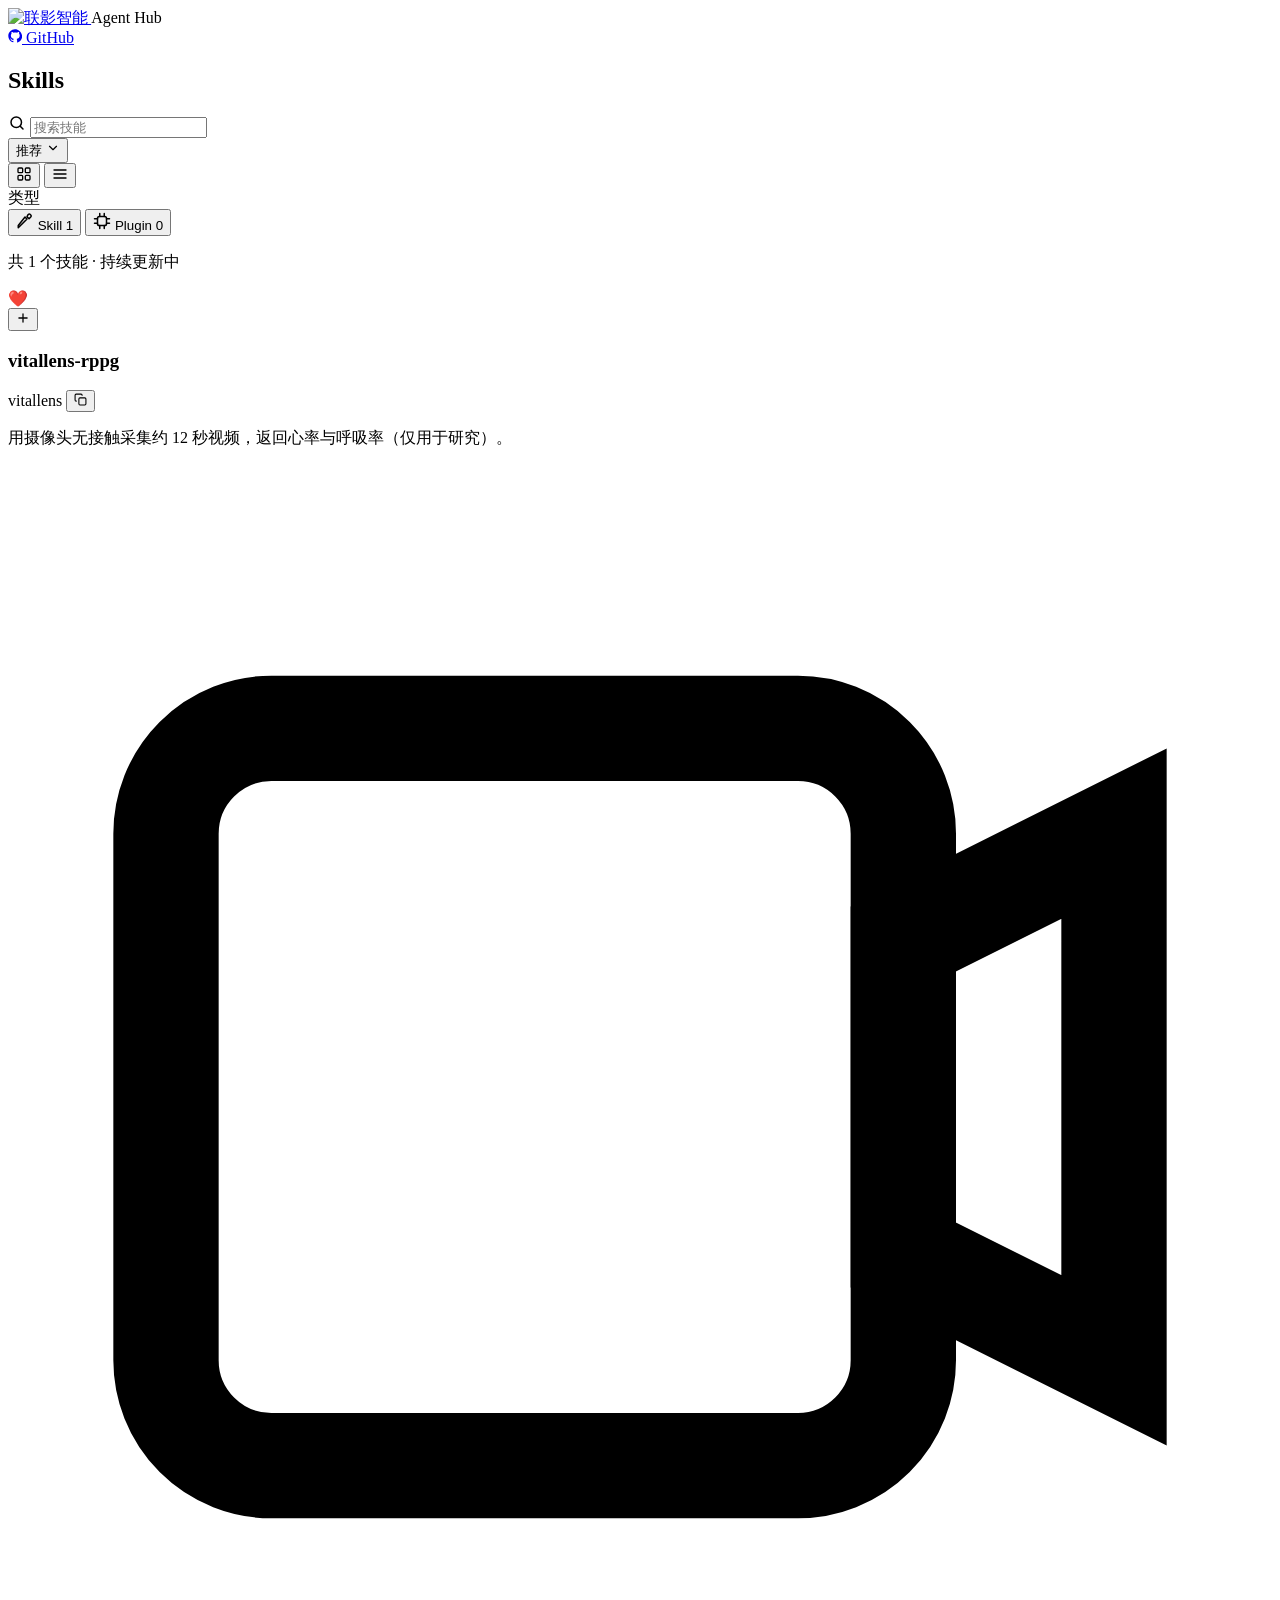
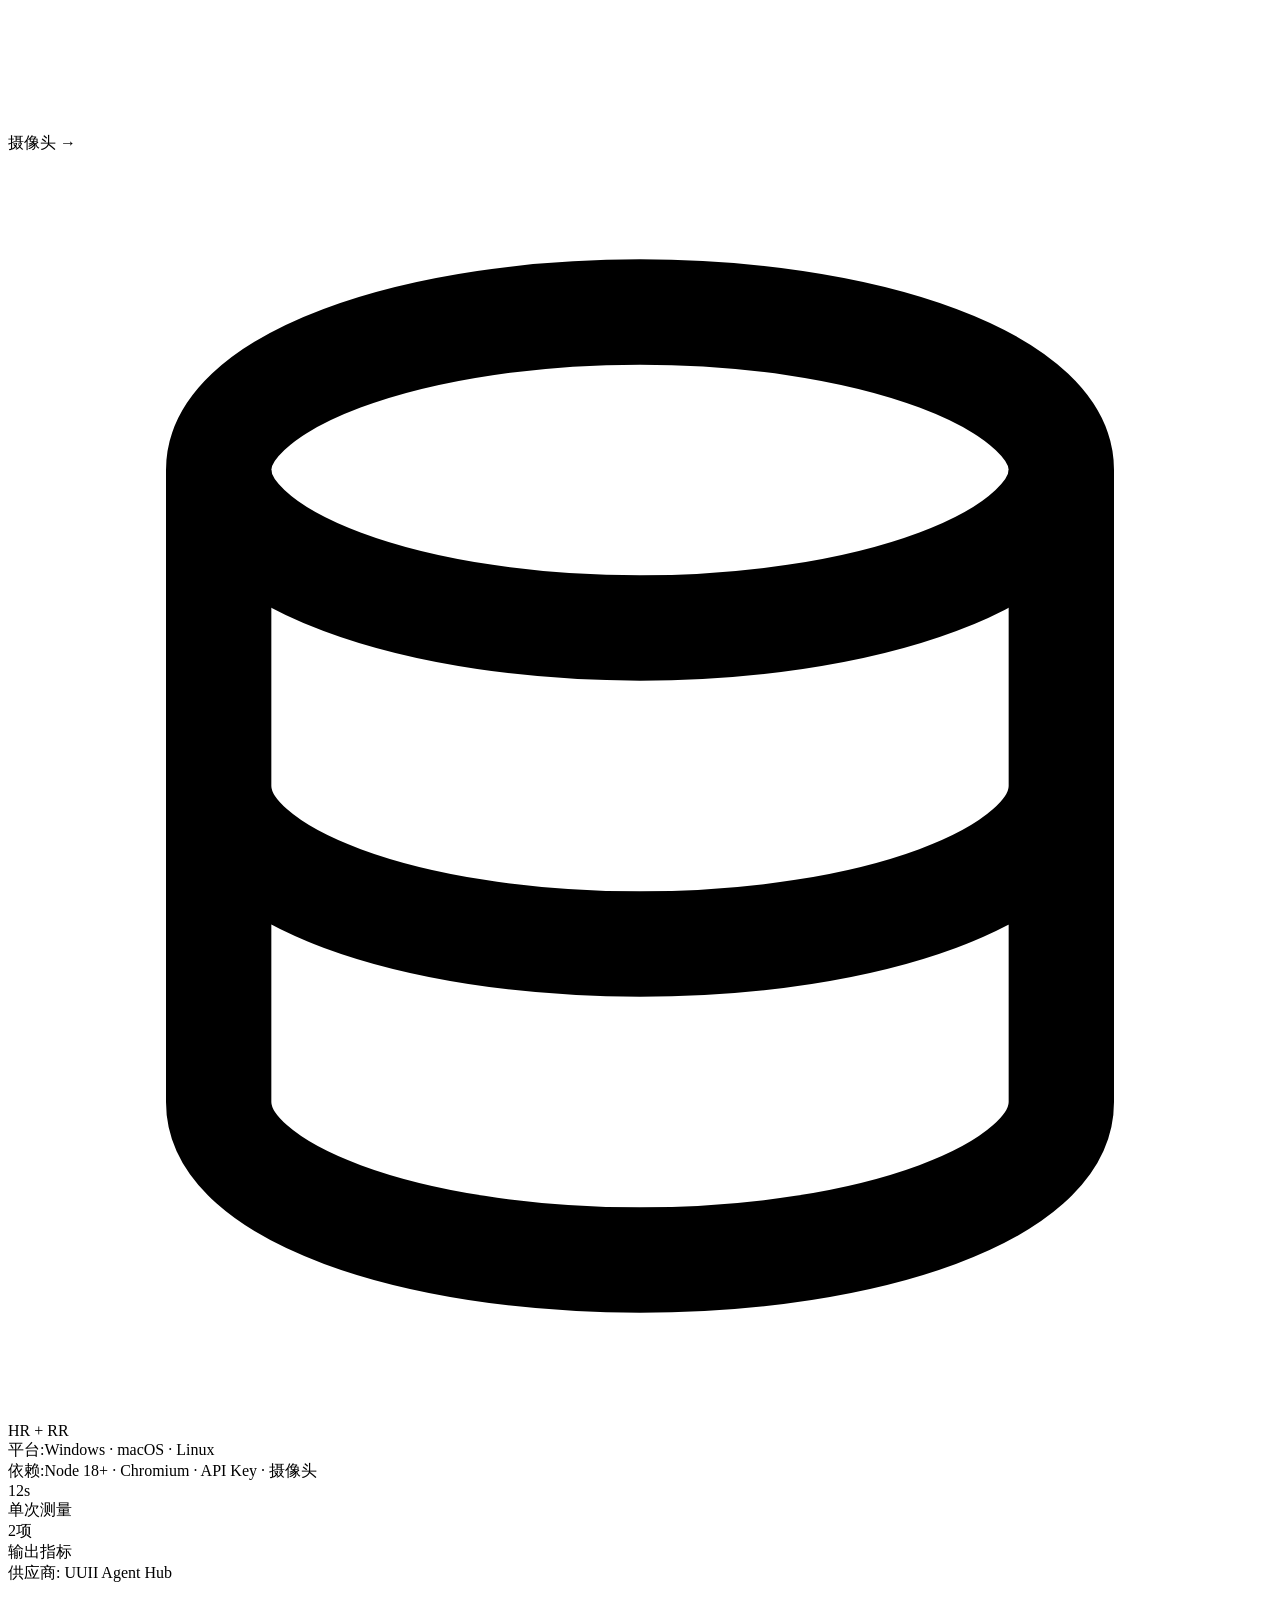
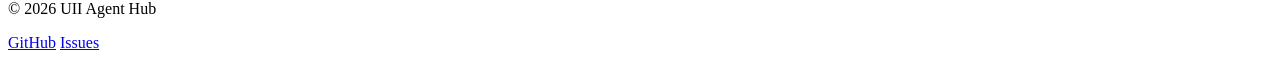
==== index.html @ 5ddb60e3 "ci: add GitHub Pages deploy workflow; rename repo refs to uii-agent-hub" ====
<!DOCTYPE html>
<html lang="zh-CN">
<head>
  <meta charset="UTF-8" />
  <meta name="viewport" content="width=device-width, initial-scale=1.0" />
  <title>联影智能 Agent Hub</title>
  <meta name="description" content="联影智能 Agent Hub — 把影像 AI 能力变成院内智能体可以直接调用的标准化外部服务。" />
  <link rel="icon" type="image/svg+xml" href="assets/favicon.svg" />

  <link rel="preconnect" href="https://fonts.googleapis.com" />
  <link rel="preconnect" href="https://fonts.gstatic.com" crossorigin />
  <link
    href="https://fonts.googleapis.com/css2?family=Inter:wght@400;500;600;700&family=Space+Grotesk:wght@500;600;700&family=JetBrains+Mono:wght@400;500&display=swap"
    rel="stylesheet"
  />

  <link rel="stylesheet" href="styles.css?v=7" />
</head>
<body>
  <header class="site-header" id="siteHeader">
    <div class="container header-inner">
      <div class="header-left">
        <a href="#" class="logo" aria-label="联影智能 Agent Hub">
          <img src="assets/uii-logo.png" class="logo-img" alt="联影智能" />
        </a>
        <span class="header-divider" aria-hidden="true"></span>
        <span class="header-brand">Agent Hub</span>
      </div>

      <a class="github-btn" href="https://github.com/ruanrrn/uii-agent-hub" target="_blank" rel="noopener noreferrer">
        <svg viewBox="0 0 24 24" width="14" height="14" fill="currentColor" aria-hidden="true">
          <path d="M12 .5C5.7.5.5 5.7.5 12c0 5.1 3.3 9.4 7.9 10.9.6.1.8-.2.8-.6v-2c-3.2.7-3.9-1.5-3.9-1.5-.5-1.3-1.3-1.7-1.3-1.7-1-.7.1-.7.1-.7 1.2.1 1.8 1.2 1.8 1.2 1 1.8 2.8 1.3 3.5 1 .1-.8.4-1.3.8-1.6-2.6-.3-5.3-1.3-5.3-5.7 0-1.3.5-2.3 1.2-3.1-.1-.3-.5-1.5.1-3.1 0 0 1-.3 3.3 1.2.9-.3 2-.4 3-.4s2.1.1 3 .4c2.3-1.5 3.3-1.2 3.3-1.2.6 1.6.2 2.8.1 3.1.8.8 1.2 1.9 1.2 3.1 0 4.4-2.7 5.4-5.3 5.7.4.4.8 1.1.8 2.2v3.3c0 .3.2.7.8.6 4.6-1.5 7.9-5.8 7.9-10.9C23.5 5.7 18.3.5 12 .5z" />
        </svg>
        <span>GitHub</span>
      </a>
    </div>
  </header>

  <main>
    <section class="skills-section" id="skills">
      <div class="container">
        <div class="section-head">
          <h2 class="section-title-large" id="sectionTitle">Skills</h2>
          <div class="section-toolbar">
            <div class="search-wrap">
              <svg class="search-icon" viewBox="0 0 24 24" width="18" height="18" fill="none" stroke="currentColor" stroke-width="2" aria-hidden="true">
                <circle cx="11" cy="11" r="7" />
                <line x1="20" y1="20" x2="16.65" y2="16.65" stroke-linecap="round" />
              </svg>
              <input
                type="search"
                class="search-input"
                id="search"
                placeholder="搜索技能"
                aria-label="搜索技能"
              />
            </div>
            <button class="sort-dropdown" type="button" aria-label="排序">
              <span>推荐</span>
              <svg viewBox="0 0 24 24" width="14" height="14" fill="none" stroke="currentColor" stroke-width="2" aria-hidden="true">
                <polyline points="6 9 12 15 18 9" stroke-linecap="round" stroke-linejoin="round" />
              </svg>
            </button>
            <div class="view-toggle" role="tablist" aria-label="视图切换">
              <button class="view-btn active" data-view="grid" role="tab" aria-selected="true" aria-label="网格视图">
                <svg viewBox="0 0 24 24" width="16" height="16" fill="none" stroke="currentColor" stroke-width="2" aria-hidden="true">
                  <rect x="3" y="3" width="7" height="7" rx="1.5" />
                  <rect x="14" y="3" width="7" height="7" rx="1.5" />
                  <rect x="3" y="14" width="7" height="7" rx="1.5" />
                  <rect x="14" y="14" width="7" height="7" rx="1.5" />
                </svg>
              </button>
              <button class="view-btn" data-view="list" role="tab" aria-selected="false" aria-label="列表视图">
                <svg viewBox="0 0 24 24" width="16" height="16" fill="none" stroke="currentColor" stroke-width="2" aria-hidden="true">
                  <line x1="3" y1="6" x2="21" y2="6" stroke-linecap="round" />
                  <line x1="3" y1="12" x2="21" y2="12" stroke-linecap="round" />
                  <line x1="3" y1="18" x2="21" y2="18" stroke-linecap="round" />
                </svg>
              </button>
            </div>
          </div>
        </div>

        <div class="skills-layout">
          <aside class="sidebar" aria-label="类型筛选">
            <div class="type-nav-label">类型</div>
            <nav class="type-nav" data-filter="type" role="tablist" aria-label="按类型筛选">
              <button class="type-nav-item active" data-value="skill" role="tab" aria-selected="true">
                <span class="type-nav-icon" aria-hidden="true">
                  <svg viewBox="0 0 24 24" fill="none" stroke="currentColor" stroke-width="2" width="18" height="18">
                    <path d="M14.7 6.3 17.4 9l2.3-2.3a2 2 0 0 0 0-2.8l-.6-.6a2 2 0 0 0-2.8 0Z" stroke-linecap="round" stroke-linejoin="round" />
                    <path d="M3 21 14.7 9.3l-2.7-2.7L3 18Z" stroke-linecap="round" stroke-linejoin="round" />
                  </svg>
                </span>
                <span class="type-nav-text">Skill</span>
                <span class="type-nav-count" data-count="skill">—</span>
              </button>
              <button class="type-nav-item" data-value="plugin" role="tab" aria-selected="false">
                <span class="type-nav-icon" aria-hidden="true">
                  <svg viewBox="0 0 24 24" fill="none" stroke="currentColor" stroke-width="2" width="18" height="18">
                    <path d="M9 2v4M15 2v4M9 18v4M15 18v4M2 9h4M2 15h4M18 9h4M18 15h4" stroke-linecap="round" />
                    <rect x="6" y="6" width="12" height="12" rx="2.5" />
                  </svg>
                </span>
                <span class="type-nav-text">Plugin</span>
                <span class="type-nav-count" data-count="plugin">—</span>
              </button>
            </nav>
          </aside>

          <div class="skills-main">
            <p class="results-count" id="skillCount">加载中...</p>
            <div class="skill-grid" id="skillGrid" aria-live="polite"></div>
            <div class="empty-state" id="emptyState" hidden>
              <div class="empty-emoji">🔭</div>
              <p>没有匹配的技能</p>
              <button class="btn-secondary" id="clearSearch">清除筛选</button>
            </div>
          </div>
        </div>
      </div>
    </section>

    <section class="site-footer-cta">
    </section>
  </main>

  <footer class="site-footer">
    <div class="container footer-inner">
      <p class="footer-copy">© 2026 UII Agent Hub</p>
      <div class="footer-links">
        <a href="https://github.com/ruanrrn/uii-agent-hub" target="_blank" rel="noopener noreferrer">GitHub</a>
        <a href="https://github.com/ruanrrn/uii-agent-hub/issues" target="_blank" rel="noopener noreferrer">Issues</a>
      </div>
    </div>
  </footer>

  <div class="modal-backdrop" id="modalBackdrop" role="dialog" aria-modal="true" aria-labelledby="modalTitle" hidden>
    <div class="modal" id="modal" role="document">
      <header class="modal-header">
        <div class="modal-title-group">
          <div class="modal-icon" id="modalIcon" aria-hidden="true">❤️</div>
          <div>
            <h3 class="modal-title" id="modalTitle">—</h3>
            <div class="modal-sub" id="modalSub">—</div>
          </div>
        </div>
        <button class="modal-close" id="modalClose" aria-label="关闭">
          <svg viewBox="0 0 24 24" width="18" height="18" fill="none" stroke="currentColor" stroke-width="2" aria-hidden="true">
            <line x1="6" y1="6" x2="18" y2="18" stroke-linecap="round" />
            <line x1="18" y1="6" x2="6" y2="18" stroke-linecap="round" />
          </svg>
        </button>
      </header>

      <div class="modal-body">
        <section class="modal-section">
          <p class="modal-desc" id="modalDesc">—</p>
        </section>

        <section class="modal-section">
          <div class="modal-meta-grid" id="modalMetaGrid"></div>
        </section>

        <section class="modal-section">
          <div class="modal-section-label">Quick Start</div>
          <div class="install-card">
            <div class="install-card-head">
              <span class="install-card-intro">复制下面这段话，粘贴给任一能读懂自然语言、可执行本地脚本的 AI 助手</span>
              <button class="copy-btn-light" id="modalCopyBtn" aria-label="复制安装指令">
                <svg viewBox="0 0 24 24" width="13" height="13" fill="none" stroke="currentColor" stroke-width="2" aria-hidden="true">
                  <rect x="9" y="9" width="13" height="13" rx="2" />
                  <path d="M5 15H4a2 2 0 0 1-2-2V4a2 2 0 0 1 2-2h9a2 2 0 0 1 2 2v1" />
                </svg>
                <span class="copy-label">Copy</span>
              </button>
            </div>
            <div class="install-card-body" id="modalCommand">—</div>
          </div>
        </section>

        <section class="modal-section">
          <div class="modal-links" id="modalLinks"></div>
        </section>
      </div>
    </div>
  </div>

  <script src="app.js?v=6" defer></script>
</body>
</html>
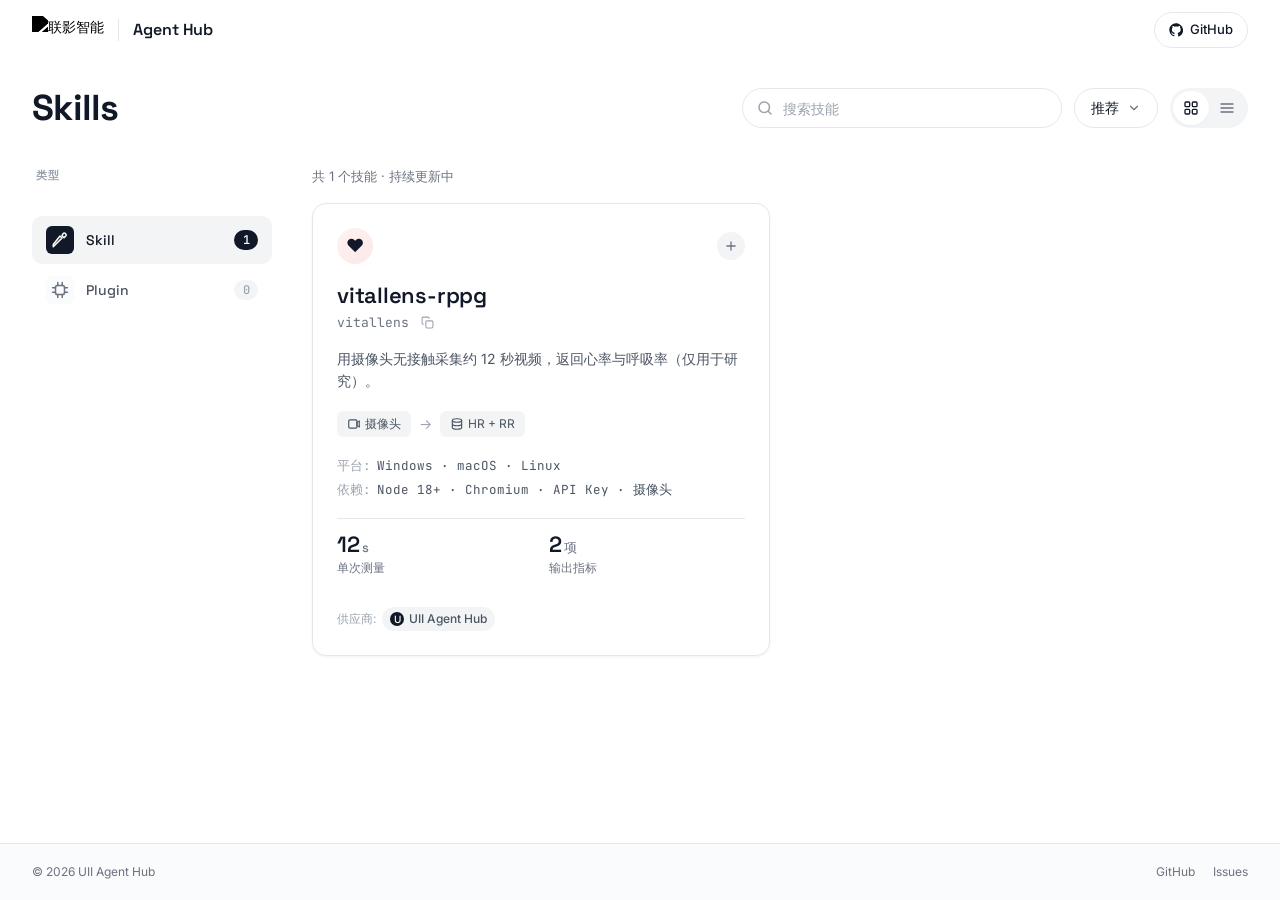
==== commit f3d7ca22: "deploy: 06543e7947a298485edabe158ba64e0b82051e09" ====
--- a/index.html
+++ b/index.html
@@ -1,191 +1,355 @@
-<!DOCTYPE html>
+<!doctype html>
 <html lang="zh-CN">
-<head>
-  <meta charset="UTF-8" />
-  <meta name="viewport" content="width=device-width, initial-scale=1.0" />
-  <title>联影智能 Agent Hub</title>
-  <meta name="description" content="联影智能 Agent Hub — 把影像 AI 能力变成院内智能体可以直接调用的标准化外部服务。" />
-  <link rel="icon" type="image/svg+xml" href="assets/favicon.svg" />
-
-  <link rel="preconnect" href="https://fonts.googleapis.com" />
-  <link rel="preconnect" href="https://fonts.gstatic.com" crossorigin />
-  <link
-    href="https://fonts.googleapis.com/css2?family=Inter:wght@400;500;600;700&family=Space+Grotesk:wght@500;600;700&family=JetBrains+Mono:wght@400;500&display=swap"
-    rel="stylesheet"
-  />
-
-  <link rel="stylesheet" href="styles.css?v=7" />
-</head>
-<body>
-  <header class="site-header" id="siteHeader">
-    <div class="container header-inner">
-      <div class="header-left">
-        <a href="#" class="logo" aria-label="联影智能 Agent Hub">
-          <img src="assets/uii-logo.png" class="logo-img" alt="联影智能" />
+  <head>
+    <meta charset="UTF-8" />
+    <meta name="viewport" content="width=device-width, initial-scale=1.0" />
+    <title>联影智能 Agent Hub</title>
+    <meta
+      name="description"
+      content="联影智能 Agent Hub — 把影像 AI 能力变成院内智能体可以直接调用的标准化外部服务。"
+    />
+    <link rel="icon" type="image/svg+xml" href="assets/favicon.svg" />
+
+    <link rel="preconnect" href="https://fonts.googleapis.com" />
+    <link rel="preconnect" href="https://fonts.gstatic.com" crossorigin />
+    <link
+      href="https://fonts.googleapis.com/css2?family=Inter:wght@400;500;600;700&family=Space+Grotesk:wght@500;600;700&family=JetBrains+Mono:wght@400;500&display=swap"
+      rel="stylesheet"
+    />
+
+    <link rel="stylesheet" href="styles.css?v=7" />
+  </head>
+  <body>
+    <header class="site-header" id="siteHeader">
+      <div class="container header-inner">
+        <div class="header-left">
+          <a href="#" class="logo" aria-label="联影智能 Agent Hub">
+            <img src="assets/uii-logo.png" class="logo-img" alt="联影智能" />
+          </a>
+          <span class="header-divider" aria-hidden="true"></span>
+          <span class="header-brand">Agent Hub</span>
+        </div>
+
+        <a
+          class="github-btn"
+          href="https://github.com/ruanrrn/uii-agent-hub"
+          target="_blank"
+          rel="noopener noreferrer"
+        >
+          <svg
+            viewBox="0 0 24 24"
+            width="14"
+            height="14"
+            fill="currentColor"
+            aria-hidden="true"
+          >
+            <path
+              d="M12 .5C5.7.5.5 5.7.5 12c0 5.1 3.3 9.4 7.9 10.9.6.1.8-.2.8-.6v-2c-3.2.7-3.9-1.5-3.9-1.5-.5-1.3-1.3-1.7-1.3-1.7-1-.7.1-.7.1-.7 1.2.1 1.8 1.2 1.8 1.2 1 1.8 2.8 1.3 3.5 1 .1-.8.4-1.3.8-1.6-2.6-.3-5.3-1.3-5.3-5.7 0-1.3.5-2.3 1.2-3.1-.1-.3-.5-1.5.1-3.1 0 0 1-.3 3.3 1.2.9-.3 2-.4 3-.4s2.1.1 3 .4c2.3-1.5 3.3-1.2 3.3-1.2.6 1.6.2 2.8.1 3.1.8.8 1.2 1.9 1.2 3.1 0 4.4-2.7 5.4-5.3 5.7.4.4.8 1.1.8 2.2v3.3c0 .3.2.7.8.6 4.6-1.5 7.9-5.8 7.9-10.9C23.5 5.7 18.3.5 12 .5z"
+            />
+          </svg>
+          <span>GitHub</span>
         </a>
-        <span class="header-divider" aria-hidden="true"></span>
-        <span class="header-brand">Agent Hub</span>
       </div>
-
-      <a class="github-btn" href="https://github.com/ruanrrn/uii-agent-hub" target="_blank" rel="noopener noreferrer">
-        <svg viewBox="0 0 24 24" width="14" height="14" fill="currentColor" aria-hidden="true">
-          <path d="M12 .5C5.7.5.5 5.7.5 12c0 5.1 3.3 9.4 7.9 10.9.6.1.8-.2.8-.6v-2c-3.2.7-3.9-1.5-3.9-1.5-.5-1.3-1.3-1.7-1.3-1.7-1-.7.1-.7.1-.7 1.2.1 1.8 1.2 1.8 1.2 1 1.8 2.8 1.3 3.5 1 .1-.8.4-1.3.8-1.6-2.6-.3-5.3-1.3-5.3-5.7 0-1.3.5-2.3 1.2-3.1-.1-.3-.5-1.5.1-3.1 0 0 1-.3 3.3 1.2.9-.3 2-.4 3-.4s2.1.1 3 .4c2.3-1.5 3.3-1.2 3.3-1.2.6 1.6.2 2.8.1 3.1.8.8 1.2 1.9 1.2 3.1 0 4.4-2.7 5.4-5.3 5.7.4.4.8 1.1.8 2.2v3.3c0 .3.2.7.8.6 4.6-1.5 7.9-5.8 7.9-10.9C23.5 5.7 18.3.5 12 .5z" />
-        </svg>
-        <span>GitHub</span>
-      </a>
-    </div>
-  </header>
-
-  <main>
-    <section class="skills-section" id="skills">
-      <div class="container">
-        <div class="section-head">
-          <h2 class="section-title-large" id="sectionTitle">Skills</h2>
-          <div class="section-toolbar">
-            <div class="search-wrap">
-              <svg class="search-icon" viewBox="0 0 24 24" width="18" height="18" fill="none" stroke="currentColor" stroke-width="2" aria-hidden="true">
-                <circle cx="11" cy="11" r="7" />
-                <line x1="20" y1="20" x2="16.65" y2="16.65" stroke-linecap="round" />
-              </svg>
-              <input
-                type="search"
-                class="search-input"
-                id="search"
-                placeholder="搜索技能"
-                aria-label="搜索技能"
-              />
-            </div>
-            <button class="sort-dropdown" type="button" aria-label="排序">
-              <span>推荐</span>
-              <svg viewBox="0 0 24 24" width="14" height="14" fill="none" stroke="currentColor" stroke-width="2" aria-hidden="true">
-                <polyline points="6 9 12 15 18 9" stroke-linecap="round" stroke-linejoin="round" />
-              </svg>
-            </button>
-            <div class="view-toggle" role="tablist" aria-label="视图切换">
-              <button class="view-btn active" data-view="grid" role="tab" aria-selected="true" aria-label="网格视图">
-                <svg viewBox="0 0 24 24" width="16" height="16" fill="none" stroke="currentColor" stroke-width="2" aria-hidden="true">
-                  <rect x="3" y="3" width="7" height="7" rx="1.5" />
-                  <rect x="14" y="3" width="7" height="7" rx="1.5" />
-                  <rect x="3" y="14" width="7" height="7" rx="1.5" />
-                  <rect x="14" y="14" width="7" height="7" rx="1.5" />
+    </header>
+
+    <main>
+      <section class="skills-section" id="skills">
+        <div class="container">
+          <div class="section-head">
+            <h2 class="section-title-large" id="sectionTitle">Skills</h2>
+            <div class="section-toolbar">
+              <div class="search-wrap">
+                <svg
+                  class="search-icon"
+                  viewBox="0 0 24 24"
+                  width="18"
+                  height="18"
+                  fill="none"
+                  stroke="currentColor"
+                  stroke-width="2"
+                  aria-hidden="true"
+                >
+                  <circle cx="11" cy="11" r="7" />
+                  <line
+                    x1="20"
+                    y1="20"
+                    x2="16.65"
+                    y2="16.65"
+                    stroke-linecap="round"
+                  />
+                </svg>
+                <input
+                  type="search"
+                  class="search-input"
+                  id="search"
+                  placeholder="搜索技能"
+                  aria-label="搜索技能"
+                />
+              </div>
+              <button class="sort-dropdown" type="button" aria-label="排序">
+                <span>推荐</span>
+                <svg
+                  viewBox="0 0 24 24"
+                  width="14"
+                  height="14"
+                  fill="none"
+                  stroke="currentColor"
+                  stroke-width="2"
+                  aria-hidden="true"
+                >
+                  <polyline
+                    points="6 9 12 15 18 9"
+                    stroke-linecap="round"
+                    stroke-linejoin="round"
+                  />
                 </svg>
               </button>
-              <button class="view-btn" data-view="list" role="tab" aria-selected="false" aria-label="列表视图">
-                <svg viewBox="0 0 24 24" width="16" height="16" fill="none" stroke="currentColor" stroke-width="2" aria-hidden="true">
-                  <line x1="3" y1="6" x2="21" y2="6" stroke-linecap="round" />
-                  <line x1="3" y1="12" x2="21" y2="12" stroke-linecap="round" />
-                  <line x1="3" y1="18" x2="21" y2="18" stroke-linecap="round" />
-                </svg>
-              </button>
+              <div class="view-toggle" role="tablist" aria-label="视图切换">
+                <button
+                  class="view-btn active"
+                  data-view="grid"
+                  role="tab"
+                  aria-selected="true"
+                  aria-label="网格视图"
+                >
+                  <svg
+                    viewBox="0 0 24 24"
+                    width="16"
+                    height="16"
+                    fill="none"
+                    stroke="currentColor"
+                    stroke-width="2"
+                    aria-hidden="true"
+                  >
+                    <rect x="3" y="3" width="7" height="7" rx="1.5" />
+                    <rect x="14" y="3" width="7" height="7" rx="1.5" />
+                    <rect x="3" y="14" width="7" height="7" rx="1.5" />
+                    <rect x="14" y="14" width="7" height="7" rx="1.5" />
+                  </svg>
+                </button>
+                <button
+                  class="view-btn"
+                  data-view="list"
+                  role="tab"
+                  aria-selected="false"
+                  aria-label="列表视图"
+                >
+                  <svg
+                    viewBox="0 0 24 24"
+                    width="16"
+                    height="16"
+                    fill="none"
+                    stroke="currentColor"
+                    stroke-width="2"
+                    aria-hidden="true"
+                  >
+                    <line x1="3" y1="6" x2="21" y2="6" stroke-linecap="round" />
+                    <line
+                      x1="3"
+                      y1="12"
+                      x2="21"
+                      y2="12"
+                      stroke-linecap="round"
+                    />
+                    <line
+                      x1="3"
+                      y1="18"
+                      x2="21"
+                      y2="18"
+                      stroke-linecap="round"
+                    />
+                  </svg>
+                </button>
+              </div>
+            </div>
+          </div>
+
+          <div class="skills-layout">
+            <aside class="sidebar" aria-label="类型筛选">
+              <div class="type-nav-label">类型</div>
+              <nav
+                class="type-nav"
+                data-filter="type"
+                role="tablist"
+                aria-label="按类型筛选"
+              >
+                <button
+                  class="type-nav-item active"
+                  data-value="skill"
+                  role="tab"
+                  aria-selected="true"
+                >
+                  <span class="type-nav-icon" aria-hidden="true">
+                    <svg
+                      viewBox="0 0 24 24"
+                      fill="none"
+                      stroke="currentColor"
+                      stroke-width="2"
+                      width="18"
+                      height="18"
+                    >
+                      <path
+                        d="M14.7 6.3 17.4 9l2.3-2.3a2 2 0 0 0 0-2.8l-.6-.6a2 2 0 0 0-2.8 0Z"
+                        stroke-linecap="round"
+                        stroke-linejoin="round"
+                      />
+                      <path
+                        d="M3 21 14.7 9.3l-2.7-2.7L3 18Z"
+                        stroke-linecap="round"
+                        stroke-linejoin="round"
+                      />
+                    </svg>
+                  </span>
+                  <span class="type-nav-text">Skill</span>
+                  <span class="type-nav-count" data-count="skill">—</span>
+                </button>
+                <button
+                  class="type-nav-item"
+                  data-value="plugin"
+                  role="tab"
+                  aria-selected="false"
+                >
+                  <span class="type-nav-icon" aria-hidden="true">
+                    <svg
+                      viewBox="0 0 24 24"
+                      fill="none"
+                      stroke="currentColor"
+                      stroke-width="2"
+                      width="18"
+                      height="18"
+                    >
+                      <path
+                        d="M9 2v4M15 2v4M9 18v4M15 18v4M2 9h4M2 15h4M18 9h4M18 15h4"
+                        stroke-linecap="round"
+                      />
+                      <rect x="6" y="6" width="12" height="12" rx="2.5" />
+                    </svg>
+                  </span>
+                  <span class="type-nav-text">Plugin</span>
+                  <span class="type-nav-count" data-count="plugin">—</span>
+                </button>
+              </nav>
+            </aside>
+
+            <div class="skills-main">
+              <p class="results-count" id="skillCount">加载中...</p>
+              <div class="skill-grid" id="skillGrid" aria-live="polite"></div>
+              <div class="empty-state" id="emptyState" hidden>
+                <div class="empty-emoji">🔭</div>
+                <p>没有匹配的技能</p>
+                <button class="btn-secondary" id="clearSearch">清除筛选</button>
+              </div>
             </div>
           </div>
         </div>
-
-        <div class="skills-layout">
-          <aside class="sidebar" aria-label="类型筛选">
-            <div class="type-nav-label">类型</div>
-            <nav class="type-nav" data-filter="type" role="tablist" aria-label="按类型筛选">
-              <button class="type-nav-item active" data-value="skill" role="tab" aria-selected="true">
-                <span class="type-nav-icon" aria-hidden="true">
-                  <svg viewBox="0 0 24 24" fill="none" stroke="currentColor" stroke-width="2" width="18" height="18">
-                    <path d="M14.7 6.3 17.4 9l2.3-2.3a2 2 0 0 0 0-2.8l-.6-.6a2 2 0 0 0-2.8 0Z" stroke-linecap="round" stroke-linejoin="round" />
-                    <path d="M3 21 14.7 9.3l-2.7-2.7L3 18Z" stroke-linecap="round" stroke-linejoin="round" />
-                  </svg>
-                </span>
-                <span class="type-nav-text">Skill</span>
-                <span class="type-nav-count" data-count="skill">—</span>
-              </button>
-              <button class="type-nav-item" data-value="plugin" role="tab" aria-selected="false">
-                <span class="type-nav-icon" aria-hidden="true">
-                  <svg viewBox="0 0 24 24" fill="none" stroke="currentColor" stroke-width="2" width="18" height="18">
-                    <path d="M9 2v4M15 2v4M9 18v4M15 18v4M2 9h4M2 15h4M18 9h4M18 15h4" stroke-linecap="round" />
-                    <rect x="6" y="6" width="12" height="12" rx="2.5" />
-                  </svg>
-                </span>
-                <span class="type-nav-text">Plugin</span>
-                <span class="type-nav-count" data-count="plugin">—</span>
-              </button>
-            </nav>
-          </aside>
-
-          <div class="skills-main">
-            <p class="results-count" id="skillCount">加载中...</p>
-            <div class="skill-grid" id="skillGrid" aria-live="polite"></div>
-            <div class="empty-state" id="emptyState" hidden>
-              <div class="empty-emoji">🔭</div>
-              <p>没有匹配的技能</p>
-              <button class="btn-secondary" id="clearSearch">清除筛选</button>
+      </section>
+
+      <section class="site-footer-cta"></section>
+    </main>
+
+    <footer class="site-footer">
+      <div class="container footer-inner">
+        <p class="footer-copy">© 2026 UII Agent Hub</p>
+        <div class="footer-links">
+          <a
+            href="https://github.com/ruanrrn/uii-agent-hub"
+            target="_blank"
+            rel="noopener noreferrer"
+            >GitHub</a
+          >
+          <a
+            href="https://github.com/ruanrrn/uii-agent-hub/issues"
+            target="_blank"
+            rel="noopener noreferrer"
+            >Issues</a
+          >
+        </div>
+      </div>
+    </footer>
+
+    <div
+      class="modal-backdrop"
+      id="modalBackdrop"
+      role="dialog"
+      aria-modal="true"
+      aria-labelledby="modalTitle"
+      hidden
+    >
+      <div class="modal" id="modal" role="document">
+        <header class="modal-header">
+          <div class="modal-title-group">
+            <div class="modal-icon" id="modalIcon" aria-hidden="true">❤️</div>
+            <div>
+              <h3 class="modal-title" id="modalTitle">—</h3>
+              <div class="modal-sub" id="modalSub">—</div>
             </div>
           </div>
+          <button class="modal-close" id="modalClose" aria-label="关闭">
+            <svg
+              viewBox="0 0 24 24"
+              width="18"
+              height="18"
+              fill="none"
+              stroke="currentColor"
+              stroke-width="2"
+              aria-hidden="true"
+            >
+              <line x1="6" y1="6" x2="18" y2="18" stroke-linecap="round" />
+              <line x1="18" y1="6" x2="6" y2="18" stroke-linecap="round" />
+            </svg>
+          </button>
+        </header>
+
+        <div class="modal-body">
+          <section class="modal-section">
+            <p class="modal-desc" id="modalDesc">—</p>
+          </section>
+
+          <section class="modal-section">
+            <div class="modal-meta-grid" id="modalMetaGrid"></div>
+          </section>
+
+          <section class="modal-section">
+            <div class="modal-section-label">Quick Start</div>
+            <div class="install-card">
+              <div class="install-card-head">
+                <span class="install-card-intro"
+                  >复制下面这段话，粘贴给任一能读懂自然语言、可执行本地脚本的 AI
+                  助手</span
+                >
+                <button
+                  class="copy-btn-light"
+                  id="modalCopyBtn"
+                  aria-label="复制安装指令"
+                >
+                  <svg
+                    viewBox="0 0 24 24"
+                    width="13"
+                    height="13"
+                    fill="none"
+                    stroke="currentColor"
+                    stroke-width="2"
+                    aria-hidden="true"
+                  >
+                    <rect x="9" y="9" width="13" height="13" rx="2" />
+                    <path
+                      d="M5 15H4a2 2 0 0 1-2-2V4a2 2 0 0 1 2-2h9a2 2 0 0 1 2 2v1"
+                    />
+                  </svg>
+                  <span class="copy-label">Copy</span>
+                </button>
+              </div>
+              <div class="install-card-body" id="modalCommand">—</div>
+            </div>
+          </section>
+
+          <section class="modal-section">
+            <div class="modal-links" id="modalLinks"></div>
+          </section>
         </div>
       </div>
-    </section>
-
-    <section class="site-footer-cta">
-    </section>
-  </main>
-
-  <footer class="site-footer">
-    <div class="container footer-inner">
-      <p class="footer-copy">© 2026 UII Agent Hub</p>
-      <div class="footer-links">
-        <a href="https://github.com/ruanrrn/uii-agent-hub" target="_blank" rel="noopener noreferrer">GitHub</a>
-        <a href="https://github.com/ruanrrn/uii-agent-hub/issues" target="_blank" rel="noopener noreferrer">Issues</a>
-      </div>
     </div>
-  </footer>
-
-  <div class="modal-backdrop" id="modalBackdrop" role="dialog" aria-modal="true" aria-labelledby="modalTitle" hidden>
-    <div class="modal" id="modal" role="document">
-      <header class="modal-header">
-        <div class="modal-title-group">
-          <div class="modal-icon" id="modalIcon" aria-hidden="true">❤️</div>
-          <div>
-            <h3 class="modal-title" id="modalTitle">—</h3>
-            <div class="modal-sub" id="modalSub">—</div>
-          </div>
-        </div>
-        <button class="modal-close" id="modalClose" aria-label="关闭">
-          <svg viewBox="0 0 24 24" width="18" height="18" fill="none" stroke="currentColor" stroke-width="2" aria-hidden="true">
-            <line x1="6" y1="6" x2="18" y2="18" stroke-linecap="round" />
-            <line x1="18" y1="6" x2="6" y2="18" stroke-linecap="round" />
-          </svg>
-        </button>
-      </header>
-
-      <div class="modal-body">
-        <section class="modal-section">
-          <p class="modal-desc" id="modalDesc">—</p>
-        </section>
-
-        <section class="modal-section">
-          <div class="modal-meta-grid" id="modalMetaGrid"></div>
-        </section>
-
-        <section class="modal-section">
-          <div class="modal-section-label">Quick Start</div>
-          <div class="install-card">
-            <div class="install-card-head">
-              <span class="install-card-intro">复制下面这段话，粘贴给任一能读懂自然语言、可执行本地脚本的 AI 助手</span>
-              <button class="copy-btn-light" id="modalCopyBtn" aria-label="复制安装指令">
-                <svg viewBox="0 0 24 24" width="13" height="13" fill="none" stroke="currentColor" stroke-width="2" aria-hidden="true">
-                  <rect x="9" y="9" width="13" height="13" rx="2" />
-                  <path d="M5 15H4a2 2 0 0 1-2-2V4a2 2 0 0 1 2-2h9a2 2 0 0 1 2 2v1" />
-                </svg>
-                <span class="copy-label">Copy</span>
-              </button>
-            </div>
-            <div class="install-card-body" id="modalCommand">—</div>
-          </div>
-        </section>
-
-        <section class="modal-section">
-          <div class="modal-links" id="modalLinks"></div>
-        </section>
-      </div>
-    </div>
-  </div>
-
-  <script src="app.js?v=6" defer></script>
-</body>
+
+    <script src="app.js?v=6" defer></script>
+  </body>
 </html>
--- a/styles.css
+++ b/styles.css
@@ -0,0 +1,1291 @@
+/* ================================================================
+   Skill Hub — qianwen Models style (light theme)
+   ================================================================ */
+
+*,
+*::before,
+*::after {
+  box-sizing: border-box;
+}
+
+:root {
+  --bg-page: #ffffff;
+  --bg-section: #fafbfc;
+  --bg-card: #ffffff;
+  --bg-hover: #f9fafb;
+  --bg-pill: #f3f4f6;
+  --bg-pill-hover: #e5e7eb;
+  --bg-pill-active: #111827;
+  --bg-input: #ffffff;
+  --bg-code: #0d1117;
+  --bg-overlay: rgba(17, 24, 39, 0.55);
+
+  --border-default: #e5e7eb;
+  --border-strong: #d1d5db;
+  --border-focus: #111827;
+
+  --text-primary: #111827;
+  --text-secondary: #4b5563;
+  --text-tertiary: #6b7280;
+  --text-muted: #9ca3af;
+  --text-on-dark: #e5e7eb;
+
+  --accent-green: #10b981;
+  --accent-green-text: #047857;
+  --accent-green-bg: #ecfdf5;
+  --accent-blue: #2563eb;
+  --accent-blue-bg: #eff6ff;
+  --accent-amber: #d97706;
+  --accent-amber-bg: #fffbeb;
+  --accent-rose: #e11d48;
+  --accent-rose-bg: #fff1f2;
+
+  --shadow-sm: 0 1px 2px rgba(0, 0, 0, 0.04);
+  --shadow-card: 0 1px 3px rgba(0, 0, 0, 0.04), 0 1px 2px rgba(0, 0, 0, 0.02);
+  --shadow-card-hover: 0 6px 20px rgba(0, 0, 0, 0.06), 0 2px 6px rgba(0, 0, 0, 0.03);
+  --shadow-modal: 0 20px 60px rgba(0, 0, 0, 0.15), 0 8px 24px rgba(0, 0, 0, 0.08);
+
+  --font-display: 'Space Grotesk', 'Inter', -apple-system, BlinkMacSystemFont, system-ui, sans-serif;
+  --font-body: 'Inter', -apple-system, BlinkMacSystemFont, 'PingFang SC', 'Microsoft YaHei', system-ui, sans-serif;
+  --font-mono: 'JetBrains Mono', 'Fira Code', Consolas, monospace;
+
+  --radius-sm: 6px;
+  --radius-md: 10px;
+  --radius-lg: 14px;
+  --radius-pill: 999px;
+
+  --max-width: 1280px;
+  --sidebar-width: 240px;
+}
+
+html,
+body {
+  margin: 0;
+  padding: 0;
+  min-height: 100%;
+}
+
+body {
+  font-family: var(--font-body);
+  font-size: 14px;
+  line-height: 1.5;
+  color: var(--text-primary);
+  background: var(--bg-page);
+  -webkit-font-smoothing: antialiased;
+  -moz-osx-font-smoothing: grayscale;
+  display: flex;
+  flex-direction: column;
+  min-height: 100vh;
+}
+
+a {
+  color: inherit;
+  text-decoration: none;
+  transition: color 0.15s ease;
+}
+
+button {
+  font-family: inherit;
+  cursor: pointer;
+  border: none;
+  background: none;
+  color: inherit;
+  font-size: inherit;
+}
+
+input,
+select {
+  font-family: inherit;
+  font-size: inherit;
+}
+
+code {
+  font-family: var(--font-mono);
+  font-size: 0.88em;
+  padding: 1px 6px;
+  border-radius: 4px;
+  background: var(--bg-pill);
+  color: var(--text-primary);
+}
+
+/* ---------- Layout ---------- */
+.container {
+  max-width: var(--max-width);
+  margin: 0 auto;
+  padding: 0 32px;
+}
+
+/* ---------- Header ---------- */
+.site-header {
+  position: sticky;
+  top: 0;
+  z-index: 60;
+  background: rgba(255, 255, 255, 0.85);
+  backdrop-filter: blur(16px);
+  -webkit-backdrop-filter: blur(16px);
+  border-bottom: 1px solid transparent;
+  transition: border-color 0.2s ease, background 0.2s ease;
+}
+.site-header.scrolled {
+  border-bottom-color: var(--border-default);
+  background: rgba(255, 255, 255, 0.95);
+}
+.header-inner {
+  display: flex;
+  align-items: center;
+  justify-content: space-between;
+  height: 60px;
+}
+.header-left {
+  display: flex;
+  align-items: center;
+  gap: 14px;
+  min-width: 0;
+}
+.logo {
+  display: inline-flex;
+  align-items: center;
+  gap: 10px;
+  color: var(--text-primary);
+  flex-shrink: 0;
+}
+.logo-img {
+  height: 28px;
+  width: auto;
+  display: block;
+  /* UII logo ships as white-on-transparent — invert for light theme */
+  filter: invert(1) brightness(0);
+}
+.header-divider {
+  width: 1px;
+  height: 22px;
+  background: var(--border-default);
+  flex-shrink: 0;
+}
+.header-brand {
+  font-family: var(--font-display);
+  font-size: 16px;
+  font-weight: 600;
+  letter-spacing: -0.005em;
+  color: var(--text-primary);
+  white-space: nowrap;
+  overflow: hidden;
+  text-overflow: ellipsis;
+}
+.nav {
+  display: flex;
+  gap: 28px;
+}
+.nav a {
+  color: var(--text-secondary);
+  font-size: 14px;
+  font-weight: 500;
+}
+.nav a:hover {
+  color: var(--text-primary);
+}
+.github-btn {
+  display: inline-flex;
+  align-items: center;
+  gap: 7px;
+  padding: 7px 14px;
+  background: var(--bg-card);
+  border: 1px solid var(--border-default);
+  border-radius: var(--radius-pill);
+  color: var(--text-primary);
+  font-size: 13px;
+  font-weight: 500;
+  transition: all 0.15s ease;
+}
+.github-btn:hover {
+  background: var(--bg-hover);
+  border-color: var(--border-strong);
+}
+
+/* ---------- Hero (compact) ---------- */
+.hero {
+  padding: 56px 0 48px;
+  text-align: left;
+  background: linear-gradient(180deg, #fafbfc 0%, var(--bg-page) 100%);
+  border-bottom: 1px solid var(--border-default);
+}
+.hero-inner {
+  display: flex;
+  align-items: flex-end;
+  justify-content: space-between;
+  gap: 40px;
+  flex-wrap: wrap;
+}
+.hero-text {
+  max-width: 560px;
+}
+.hero-eyebrow {
+  display: inline-flex;
+  align-items: center;
+  gap: 6px;
+  font-family: var(--font-mono);
+  font-size: 12px;
+  color: var(--accent-green-text);
+  background: var(--accent-green-bg);
+  padding: 4px 10px;
+  border-radius: var(--radius-pill);
+  letter-spacing: 0.04em;
+  margin-bottom: 18px;
+  font-weight: 500;
+}
+.hero-title {
+  font-family: var(--font-display);
+  font-size: clamp(28px, 5.6vw, 64px);
+  font-weight: 700;
+  line-height: 1.1;
+  letter-spacing: -0.025em;
+  margin: 0;
+  color: var(--text-primary);
+  white-space: nowrap;
+}
+.hero-accent {
+  background: linear-gradient(135deg, #10b981 0%, #14b8a6 60%, #0ea5e9 100%);
+  -webkit-background-clip: text;
+  background-clip: text;
+  -webkit-text-fill-color: transparent;
+  color: transparent;
+}
+.hero-subtitle {
+  font-size: 16px;
+  color: var(--text-secondary);
+  margin: 0;
+  line-height: 1.65;
+  max-width: 540px;
+}
+.hero-stats {
+  display: inline-flex;
+  align-items: center;
+  gap: 32px;
+  padding: 18px 28px;
+  background: var(--bg-card);
+  border: 1px solid var(--border-default);
+  border-radius: var(--radius-lg);
+  box-shadow: var(--shadow-card);
+}
+.stat {
+  text-align: center;
+}
+.stat-num {
+  font-family: var(--font-display);
+  font-size: 32px;
+  font-weight: 700;
+  color: var(--text-primary);
+  line-height: 1;
+  margin-bottom: 6px;
+}
+.stat-label {
+  font-size: 12px;
+  color: var(--text-tertiary);
+}
+
+/* ---------- Models / Skills section ---------- */
+.skills-section {
+  padding: 20px 0 64px;
+}
+.section-head {
+  display: flex;
+  align-items: center;
+  justify-content: space-between;
+  gap: 16px;
+  margin-bottom: 32px;
+  flex-wrap: wrap;
+}
+.section-title-large {
+  font-family: var(--font-display);
+  font-size: 36px;
+  font-weight: 700;
+  margin: 0;
+  letter-spacing: -0.02em;
+  color: var(--text-primary);
+}
+.section-toolbar {
+  display: flex;
+  align-items: center;
+  gap: 12px;
+  flex-wrap: wrap;
+}
+.search-wrap {
+  position: relative;
+  width: 320px;
+}
+.search-icon {
+  position: absolute;
+  left: 14px;
+  top: 50%;
+  transform: translateY(-50%);
+  color: var(--text-muted);
+  pointer-events: none;
+}
+.search-input {
+  width: 100%;
+  height: 40px;
+  padding: 0 16px 0 40px;
+  background: var(--bg-input);
+  border: 1px solid var(--border-default);
+  border-radius: var(--radius-pill);
+  color: var(--text-primary);
+  font-size: 14px;
+  outline: none;
+  transition: all 0.15s ease;
+}
+.search-input::placeholder {
+  color: var(--text-muted);
+}
+.search-input:focus {
+  border-color: var(--text-primary);
+}
+.sort-dropdown {
+  display: inline-flex;
+  align-items: center;
+  gap: 8px;
+  height: 40px;
+  padding: 0 16px;
+  background: var(--bg-input);
+  border: 1px solid var(--border-default);
+  border-radius: var(--radius-pill);
+  color: var(--text-primary);
+  font-size: 14px;
+  font-weight: 500;
+  cursor: pointer;
+  transition: all 0.15s ease;
+}
+.sort-dropdown:hover {
+  border-color: var(--border-strong);
+}
+.sort-dropdown svg {
+  color: var(--text-tertiary);
+}
+.view-toggle {
+  display: inline-flex;
+  background: var(--bg-pill);
+  border-radius: var(--radius-pill);
+  padding: 3px;
+}
+.view-btn {
+  width: 36px;
+  height: 34px;
+  display: grid;
+  place-items: center;
+  border-radius: var(--radius-pill);
+  color: var(--text-tertiary);
+  transition: all 0.15s ease;
+}
+.view-btn:hover {
+  color: var(--text-primary);
+}
+.view-btn.active {
+  background: var(--bg-card);
+  color: var(--text-primary);
+  box-shadow: var(--shadow-sm);
+}
+
+/* ---------- Main layout: sidebar + grid ---------- */
+.skills-layout {
+  display: grid;
+  grid-template-columns: var(--sidebar-width) 1fr;
+  gap: 40px;
+  align-items: flex-start;
+}
+
+/* ---------- Sidebar ---------- */
+.sidebar {
+  position: sticky;
+  top: 88px;
+  display: flex;
+  flex-direction: column;
+  gap: 24px;
+}
+.type-nav-label {
+  font-size: 11px;
+  color: var(--text-muted);
+  font-weight: 600;
+  letter-spacing: 0.08em;
+  text-transform: uppercase;
+  margin-bottom: 8px;
+  padding: 0 4px;
+}
+.type-nav {
+  display: flex;
+  flex-direction: column;
+  gap: 2px;
+}
+.type-nav-item {
+  display: flex;
+  align-items: center;
+  gap: 12px;
+  width: 100%;
+  padding: 10px 14px;
+  background: transparent;
+  color: var(--text-secondary);
+  border-radius: var(--radius-md);
+  font-size: 14px;
+  font-weight: 500;
+  cursor: pointer;
+  transition: background 0.15s ease, color 0.15s ease;
+  text-align: left;
+}
+.type-nav-item:hover {
+  background: var(--bg-hover);
+  color: var(--text-primary);
+}
+.type-nav-item.active {
+  background: var(--bg-pill);
+  color: var(--text-primary);
+}
+.type-nav-icon {
+  display: inline-grid;
+  place-items: center;
+  width: 28px;
+  height: 28px;
+  border-radius: var(--radius-sm);
+  background: var(--bg-section);
+  color: var(--text-tertiary);
+  flex-shrink: 0;
+  transition: background 0.15s ease, color 0.15s ease;
+}
+.type-nav-item.active .type-nav-icon {
+  background: var(--text-primary);
+  color: #fff;
+}
+.type-nav-text {
+  flex: 1;
+  font-family: var(--font-display);
+}
+.type-nav-count {
+  font-family: var(--font-mono);
+  font-size: 12px;
+  color: var(--text-muted);
+  background: var(--bg-pill);
+  padding: 2px 8px;
+  border-radius: var(--radius-pill);
+  min-width: 24px;
+  text-align: center;
+}
+.type-nav-item.active .type-nav-count {
+  background: var(--text-primary);
+  color: #fff;
+}
+
+/* ---------- Grid ---------- */
+.skills-main {
+  min-width: 0;
+}
+.results-count {
+  font-size: 13px;
+  color: var(--text-tertiary);
+  margin: 0 0 16px;
+}
+.skill-grid {
+  display: grid;
+  /* min() prevents overflow on very narrow viewports */
+  grid-template-columns: repeat(auto-fill, minmax(min(360px, 100%), 1fr));
+  gap: 20px;
+}
+
+/* ---------- Skill card (Models-style) ---------- */
+.skill-card {
+  position: relative;
+  display: flex;
+  flex-direction: column;
+  padding: 24px;
+  background: var(--bg-card);
+  border: 1px solid var(--border-default);
+  border-radius: var(--radius-lg);
+  box-shadow: var(--shadow-card);
+  transition: transform 0.2s ease, box-shadow 0.2s ease, border-color 0.2s ease;
+  cursor: pointer;
+}
+.skill-card:hover {
+  transform: translateY(-2px);
+  box-shadow: var(--shadow-card-hover);
+  border-color: var(--border-strong);
+}
+
+.card-top {
+  display: flex;
+  align-items: center;
+  justify-content: space-between;
+  margin-bottom: 18px;
+}
+.card-icon-badge {
+  display: inline-flex;
+  align-items: center;
+  gap: 10px;
+}
+.card-icon {
+  width: 36px;
+  height: 36px;
+  display: grid;
+  place-items: center;
+  background: linear-gradient(135deg, #fef3f2 0%, #fce7e7 100%);
+  border-radius: 50%;
+  font-size: 18px;
+  flex-shrink: 0;
+}
+.card-badge {
+  display: inline-flex;
+  align-items: center;
+  padding: 3px 10px;
+  font-size: 12px;
+  font-weight: 500;
+  border-radius: var(--radius-pill);
+  line-height: 1.4;
+}
+.card-badge.free {
+  background: var(--accent-green-bg);
+  color: var(--accent-green-text);
+}
+.card-badge.beta {
+  background: var(--accent-amber-bg);
+  color: var(--accent-amber);
+}
+.card-action-btn {
+  width: 28px;
+  height: 28px;
+  display: grid;
+  place-items: center;
+  border-radius: 50%;
+  color: var(--text-tertiary);
+  background: var(--bg-pill);
+  transition: all 0.15s ease;
+}
+.card-action-btn:hover {
+  background: var(--text-primary);
+  color: #fff;
+}
+
+.card-name {
+  font-family: var(--font-display);
+  font-size: 22px;
+  font-weight: 600;
+  margin: 0 0 4px;
+  letter-spacing: -0.01em;
+  color: var(--text-primary);
+  line-height: 1.2;
+}
+.card-id-row {
+  display: inline-flex;
+  align-items: center;
+  gap: 6px;
+  margin-bottom: 14px;
+}
+.card-id {
+  font-family: var(--font-mono);
+  font-size: 13px;
+  color: var(--text-tertiary);
+}
+.id-copy-btn {
+  width: 22px;
+  height: 22px;
+  display: grid;
+  place-items: center;
+  border-radius: 4px;
+  color: var(--text-muted);
+  transition: all 0.15s ease;
+  flex-shrink: 0;
+}
+.id-copy-btn:hover {
+  background: var(--bg-pill);
+  color: var(--text-primary);
+}
+.id-copy-btn.copied {
+  color: var(--accent-green);
+}
+
+.card-desc {
+  color: var(--text-secondary);
+  font-size: 14px;
+  line-height: 1.6;
+  margin: 0 0 18px;
+  display: -webkit-box;
+  -webkit-line-clamp: 2;
+  -webkit-box-orient: vertical;
+  overflow: hidden;
+  min-height: calc(14px * 1.6 * 2);
+}
+
+.capability-flow {
+  display: inline-flex;
+  align-items: center;
+  gap: 8px;
+  margin-bottom: 20px;
+  color: var(--text-tertiary);
+}
+.capability-flow .cap {
+  display: inline-flex;
+  align-items: center;
+  gap: 4px;
+  padding: 4px 10px;
+  background: var(--bg-pill);
+  border-radius: var(--radius-sm);
+  font-size: 12px;
+  color: var(--text-secondary);
+}
+.capability-flow .cap svg {
+  width: 14px;
+  height: 14px;
+}
+.capability-flow .arrow {
+  color: var(--text-muted);
+  font-size: 14px;
+}
+
+.card-meta-row {
+  display: flex;
+  flex-direction: column;
+  gap: 6px;
+  font-family: var(--font-mono);
+  font-size: 12.5px;
+  color: var(--text-tertiary);
+  margin-bottom: 18px;
+}
+.card-meta-row .meta-line {
+  display: flex;
+  gap: 6px;
+}
+.card-meta-row .meta-key {
+  color: var(--text-muted);
+}
+.card-meta-row .meta-val {
+  color: var(--text-secondary);
+}
+
+.card-stats {
+  display: grid;
+  grid-template-columns: 1fr 1fr;
+  gap: 16px;
+  padding: 14px 0;
+  border-top: 1px solid var(--border-default);
+  margin-bottom: 16px;
+}
+.card-stat-num {
+  font-family: var(--font-display);
+  font-size: 22px;
+  font-weight: 600;
+  color: var(--text-primary);
+  line-height: 1;
+  margin-bottom: 4px;
+}
+.card-stat-num .unit {
+  font-size: 13px;
+  font-weight: 500;
+  color: var(--text-tertiary);
+  margin-left: 2px;
+}
+.card-stat-label {
+  font-size: 12px;
+  color: var(--text-tertiary);
+}
+
+.card-footer {
+  display: flex;
+  justify-content: flex-start;
+  align-items: center;
+  gap: 12px;
+  font-size: 12px;
+  color: var(--text-tertiary);
+  flex-wrap: wrap;
+}
+.card-footer .meta-block {
+  display: inline-flex;
+  align-items: center;
+  gap: 6px;
+}
+.card-footer .meta-block-label {
+  color: var(--text-muted);
+}
+.card-footer .meta-chip {
+  display: inline-flex;
+  align-items: center;
+  gap: 5px;
+  padding: 3px 8px;
+  background: var(--bg-pill);
+  border-radius: var(--radius-pill);
+  color: var(--text-secondary);
+  font-weight: 500;
+}
+.card-footer .meta-chip-icon {
+  width: 14px;
+  height: 14px;
+  display: grid;
+  place-items: center;
+  font-size: 10px;
+  background: var(--text-primary);
+  color: #fff;
+  border-radius: 50%;
+}
+
+/* ---------- Empty state ---------- */
+.empty-state {
+  text-align: center;
+  padding: 80px 24px;
+  color: var(--text-tertiary);
+}
+.empty-emoji {
+  font-size: 40px;
+  margin-bottom: 12px;
+}
+.empty-state p {
+  margin: 0 0 20px;
+  font-size: 15px;
+}
+.btn-secondary {
+  display: inline-flex;
+  align-items: center;
+  gap: 6px;
+  padding: 10px 18px;
+  background: var(--bg-card);
+  border: 1px solid var(--border-default);
+  border-radius: var(--radius-pill);
+  color: var(--text-primary);
+  font-size: 14px;
+  font-weight: 500;
+  cursor: pointer;
+  transition: all 0.15s ease;
+}
+.btn-secondary:hover {
+  background: var(--bg-hover);
+  border-color: var(--border-strong);
+}
+
+/* ---------- Modal ---------- */
+.modal-backdrop {
+  position: fixed;
+  inset: 0;
+  background: var(--bg-overlay);
+  backdrop-filter: blur(4px);
+  -webkit-backdrop-filter: blur(4px);
+  z-index: 100;
+  display: grid;
+  place-items: center;
+  padding: 24px;
+  opacity: 0;
+  pointer-events: none;
+  transition: opacity 0.2s ease;
+}
+.modal-backdrop.open {
+  opacity: 1;
+  pointer-events: auto;
+}
+.modal {
+  width: 100%;
+  max-width: 720px;
+  max-height: 88vh;
+  background: var(--bg-card);
+  border-radius: var(--radius-lg);
+  box-shadow: var(--shadow-modal);
+  display: flex;
+  flex-direction: column;
+  overflow: hidden;
+  transform: translateY(8px) scale(0.98);
+  transition: transform 0.2s ease;
+}
+.modal-backdrop.open .modal {
+  transform: translateY(0) scale(1);
+}
+.modal-header {
+  display: flex;
+  align-items: flex-start;
+  justify-content: space-between;
+  gap: 16px;
+  padding: 24px 28px 16px;
+  border-bottom: 1px solid var(--border-default);
+}
+.modal-title-group {
+  display: flex;
+  align-items: center;
+  gap: 14px;
+  flex: 1;
+  min-width: 0;
+}
+.modal-icon {
+  width: 44px;
+  height: 44px;
+  display: grid;
+  place-items: center;
+  background: linear-gradient(135deg, #fef3f2 0%, #fce7e7 100%);
+  border-radius: 50%;
+  font-size: 22px;
+  flex-shrink: 0;
+}
+.modal-title {
+  font-family: var(--font-display);
+  font-size: 22px;
+  font-weight: 600;
+  margin: 0 0 2px;
+  letter-spacing: -0.01em;
+  color: var(--text-primary);
+}
+.modal-sub {
+  font-family: var(--font-mono);
+  font-size: 12.5px;
+  color: var(--text-tertiary);
+}
+.modal-close {
+  width: 32px;
+  height: 32px;
+  display: grid;
+  place-items: center;
+  border-radius: 50%;
+  color: var(--text-tertiary);
+  transition: all 0.15s ease;
+  flex-shrink: 0;
+}
+.modal-close:hover {
+  background: var(--bg-pill);
+  color: var(--text-primary);
+}
+.modal-body {
+  padding: 20px 28px 28px;
+  overflow-y: auto;
+}
+.modal-section {
+  margin-bottom: 24px;
+}
+.modal-section:last-child {
+  margin-bottom: 0;
+}
+.modal-section-label {
+  display: flex;
+  align-items: center;
+  gap: 6px;
+  font-family: var(--font-mono);
+  font-size: 12px;
+  color: var(--accent-green-text);
+  margin-bottom: 10px;
+  letter-spacing: 0.04em;
+  font-weight: 500;
+}
+.modal-section-label::before {
+  content: '〉';
+  color: var(--accent-green);
+}
+.modal-desc {
+  color: var(--text-secondary);
+  font-size: 14px;
+  line-height: 1.7;
+  margin: 0;
+}
+.modal-meta-grid {
+  display: grid;
+  grid-template-columns: 1fr 1fr;
+  gap: 12px;
+}
+.modal-meta-item {
+  padding: 12px 14px;
+  background: var(--bg-section);
+  border: 1px solid var(--border-default);
+  border-radius: var(--radius-md);
+}
+.modal-meta-label {
+  font-size: 11.5px;
+  color: var(--text-tertiary);
+  margin-bottom: 4px;
+  text-transform: uppercase;
+  letter-spacing: 0.05em;
+  font-weight: 500;
+}
+.modal-meta-value {
+  font-family: var(--font-mono);
+  font-size: 13px;
+  color: var(--text-primary);
+  word-break: break-word;
+}
+
+/* ---------- Terminal block (dark inside light modal) ---------- */
+.terminal {
+  background: var(--bg-code);
+  border: 1px solid #1f2937;
+  border-radius: var(--radius-md);
+  overflow: hidden;
+}
+.terminal-chrome {
+  display: flex;
+  align-items: center;
+  justify-content: space-between;
+  padding: 10px 14px;
+  background: #161b22;
+  border-bottom: 1px solid #1f2937;
+}
+.traffic-lights {
+  display: inline-flex;
+  gap: 6px;
+}
+.light {
+  width: 11px;
+  height: 11px;
+  border-radius: 50%;
+}
+.light.red { background: #ff5f56; }
+.light.yellow { background: #ffbd2e; }
+.light.green { background: #27c93f; }
+.terminal-label {
+  font-family: var(--font-mono);
+  font-size: 11px;
+  color: #6e7681;
+  letter-spacing: 0.05em;
+}
+.copy-btn {
+  display: inline-flex;
+  align-items: center;
+  gap: 6px;
+  padding: 5px 10px;
+  font-family: var(--font-mono);
+  font-size: 11px;
+  color: #c9d1d9;
+  background: rgba(255, 255, 255, 0.05);
+  border: 1px solid rgba(255, 255, 255, 0.08);
+  border-radius: 4px;
+  cursor: pointer;
+  transition: all 0.15s ease;
+}
+.copy-btn:hover {
+  background: rgba(94, 234, 212, 0.12);
+  color: #5eead4;
+  border-color: rgba(94, 234, 212, 0.3);
+}
+.copy-btn.copied {
+  background: rgba(39, 201, 63, 0.15);
+  color: #5fd76b;
+  border-color: rgba(39, 201, 63, 0.4);
+}
+.terminal-body {
+  padding: 14px 16px;
+  font-family: var(--font-mono);
+  font-size: 12.5px;
+  line-height: 1.7;
+  color: #c9d1d9;
+  overflow-x: auto;
+  white-space: pre;
+  margin: 0;
+  scrollbar-width: thin;
+  scrollbar-color: #30363d transparent;
+}
+.terminal-body::-webkit-scrollbar { height: 6px; }
+.terminal-body::-webkit-scrollbar-thumb {
+  background: #30363d;
+  border-radius: 3px;
+}
+.terminal-body .comment { color: #8b949e; font-style: italic; }
+
+/* ---------- Install card (replaces terminal in modal) ---------- */
+.install-card {
+  background: var(--bg-section);
+  border: 1px solid var(--border-default);
+  border-radius: var(--radius-md);
+  overflow: hidden;
+}
+.install-card-head {
+  display: flex;
+  justify-content: space-between;
+  align-items: center;
+  gap: 12px;
+  padding: 12px 16px;
+  background: var(--bg-card);
+  border-bottom: 1px solid var(--border-default);
+}
+.install-card-intro {
+  font-size: 13px;
+  color: var(--text-secondary);
+  font-weight: 500;
+  flex: 1;
+  min-width: 0;
+}
+.copy-btn-light {
+  display: inline-flex;
+  align-items: center;
+  gap: 6px;
+  padding: 6px 12px;
+  font-family: inherit;
+  font-size: 12px;
+  font-weight: 500;
+  color: var(--text-secondary);
+  background: var(--bg-section);
+  border: 1px solid var(--border-default);
+  border-radius: var(--radius-sm);
+  cursor: pointer;
+  transition: all 0.15s ease;
+  flex-shrink: 0;
+}
+.copy-btn-light:hover {
+  border-color: var(--text-primary);
+  color: var(--text-primary);
+  background: var(--bg-card);
+}
+.copy-btn-light.copied {
+  background: var(--accent-green-bg);
+  border-color: var(--accent-green);
+  color: var(--accent-green-text);
+}
+.install-card-body {
+  padding: 18px 20px;
+  font-size: 14px;
+  line-height: 1.75;
+  color: var(--text-secondary);
+  white-space: pre-wrap;
+  word-break: break-word;
+}
+.install-card-body code {
+  font-family: var(--font-mono);
+  font-size: 12.5px;
+  background: var(--bg-card);
+  color: var(--text-primary);
+  padding: 1px 6px;
+  border-radius: 4px;
+  border: 1px solid var(--border-default);
+}
+.install-card-body a {
+  color: var(--accent-blue);
+  text-decoration: underline;
+  text-underline-offset: 3px;
+  text-decoration-thickness: 1px;
+  word-break: break-all;
+}
+.install-card-body a:hover {
+  color: var(--text-primary);
+}
+
+.modal-links {
+  display: flex;
+  gap: 8px;
+  flex-wrap: wrap;
+}
+.modal-link {
+  display: inline-flex;
+  align-items: center;
+  gap: 6px;
+  padding: 8px 14px;
+  background: var(--bg-section);
+  border: 1px solid var(--border-default);
+  border-radius: var(--radius-pill);
+  color: var(--text-secondary);
+  font-size: 13px;
+  font-weight: 500;
+  transition: all 0.15s ease;
+}
+.modal-link:hover {
+  background: var(--bg-hover);
+  border-color: var(--text-primary);
+  color: var(--text-primary);
+}
+.modal-link svg {
+  width: 14px;
+  height: 14px;
+}
+
+/* ---------- Footer ---------- */
+main {
+  flex: 1;
+}
+.site-footer {
+  padding: 14px 0;
+  border-top: 1px solid var(--border-default);
+  background: var(--bg-section);
+}
+.footer-inner {
+  display: flex;
+  justify-content: space-between;
+  align-items: center;
+  gap: 16px;
+  flex-wrap: wrap;
+  min-height: 28px;
+}
+.footer-copy {
+  margin: 0;
+  font-size: 12px;
+  color: var(--text-tertiary);
+}
+.footer-links {
+  display: flex;
+  gap: 18px;
+}
+.footer-links a {
+  font-size: 12px;
+  color: var(--text-tertiary);
+}
+.footer-links a:hover {
+  color: var(--text-primary);
+}
+
+/* ---------- Responsive ---------- */
+
+/* Tablet / small laptop: sidebar collapses above grid */
+@media (max-width: 960px) {
+  .skills-layout {
+    grid-template-columns: 1fr;
+  }
+  .sidebar {
+    position: static;
+    border-bottom: 1px solid var(--border-default);
+    padding-bottom: 20px;
+    margin-bottom: 16px;
+  }
+  .type-nav {
+    flex-direction: row;
+    flex-wrap: wrap;
+    gap: 8px;
+  }
+  .type-nav-item {
+    flex: 1 1 200px;
+  }
+}
+
+/* Tablet portrait / large phone */
+@media (max-width: 768px) {
+  .container {
+    padding: 0 20px;
+  }
+  .header-inner {
+    height: 56px;
+  }
+  .hero {
+    padding: 40px 0 32px;
+  }
+  .hero-inner {
+    flex-direction: column;
+    align-items: stretch;
+    gap: 24px;
+  }
+  .hero-stats {
+    align-self: flex-start;
+    padding: 14px 22px;
+  }
+  .stat-num {
+    font-size: 26px;
+  }
+  .section-head {
+    flex-direction: column;
+    align-items: stretch;
+  }
+  .section-title-large {
+    font-size: 28px;
+  }
+  .section-toolbar {
+    flex-wrap: wrap;
+  }
+  .search-wrap {
+    width: 100%;
+  }
+  .sort-dropdown {
+    flex: 1;
+  }
+  .view-toggle {
+    flex-shrink: 0;
+  }
+  .skills-section {
+    padding: 16px 0 48px;
+  }
+  .skill-grid {
+    gap: 16px;
+  }
+  .skill-card {
+    padding: 20px;
+  }
+  .modal-backdrop {
+    padding: 16px;
+  }
+  .modal-header {
+    padding: 20px 22px 14px;
+  }
+  .modal-body {
+    padding: 18px 22px 24px;
+  }
+}
+
+/* Phone */
+@media (max-width: 480px) {
+  .container {
+    padding: 0 16px;
+  }
+  .site-header {
+    padding: 0;
+  }
+  .logo-img {
+    height: 24px;
+  }
+  .header-brand,
+  .header-divider {
+    display: none;
+  }
+  .github-btn {
+    padding: 6px 12px;
+    font-size: 12px;
+  }
+  .hero {
+    padding: 32px 0 24px;
+  }
+  .hero-title {
+    font-size: clamp(24px, 8vw, 36px);
+  }
+  .hero-stats {
+    padding: 12px 18px;
+    gap: 24px;
+  }
+  .stat-num {
+    font-size: 22px;
+  }
+  .skill-card {
+    padding: 18px;
+  }
+  .card-name {
+    font-size: 19px;
+  }
+  .card-stats {
+    grid-template-columns: 1fr 1fr;
+    gap: 12px;
+  }
+  .modal-backdrop {
+    padding: 8px;
+  }
+  .modal {
+    max-height: 92vh;
+    border-radius: var(--radius-md);
+  }
+  .modal-header {
+    padding: 16px 18px 12px;
+  }
+  .modal-body {
+    padding: 14px 18px 18px;
+  }
+  .modal-title {
+    font-size: 19px;
+  }
+  .modal-icon {
+    width: 38px;
+    height: 38px;
+    font-size: 19px;
+  }
+  .modal-meta-grid {
+    grid-template-columns: 1fr;
+    gap: 8px;
+  }
+  .install-card-head {
+    flex-direction: column;
+    align-items: stretch;
+    gap: 10px;
+  }
+  .copy-btn-light {
+    align-self: flex-end;
+  }
+  .install-card-body {
+    padding: 14px 16px;
+    font-size: 13px;
+  }
+  .footer-inner {
+    flex-direction: column;
+    gap: 8px;
+    text-align: center;
+  }
+}
+
+/* Ultra-wide cap — keep readability on very large monitors */
+@media (min-width: 1600px) {
+  :root {
+    --max-width: 1440px;
+  }
+}
